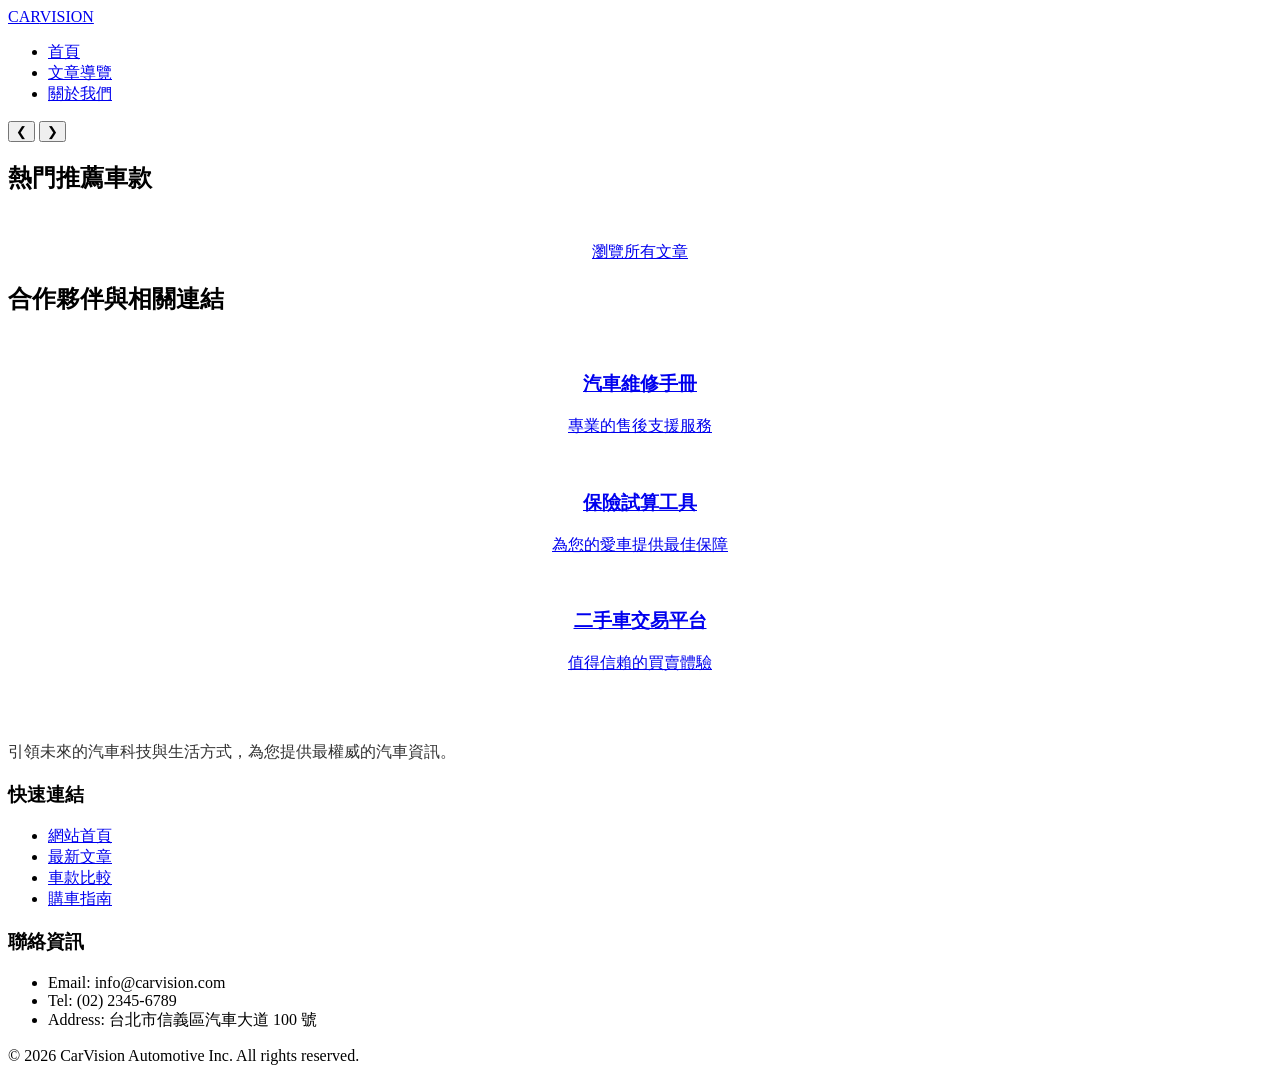
==== index.html @ 8b9741a5 "FirstCommit" ====
<!DOCTYPE html>
<html lang="zh-Hant">
<head>
    <meta charset="UTF-8">
    <meta name="viewport" content="width=device-width, initial-scale=1.0">
    <title>CarVision | 專業汽車介紹網站</title>
    <link rel="stylesheet" href="css/style.css">
    <script src="https://code.jquery.com/jquery-3.7.1.min.js"></script>
</head>
<body>
    <header>
        <div class="container">
            <nav>
                <a href="index.html" class="logo">CAR<span>VISION</span></a>
                <ul class="nav-links">
                    <li><a href="index.html">首頁</a></li>
                    <li><a href="articles.html">文章導覽</a></li>
                    <li><a href="#">關於我們</a></li>
                </ul>
            </nav>
        </div>
    </header>

    <main>
        <!-- Hero Banner / Carousel -->
        <section class="hero">
            <div class="carousel" id="heroCarousel">
                <!-- Slides will be injected by JS -->
            </div>
            <button class="btn-prev" id="prevBtn">&#10094;</button>
            <button class="btn-next" id="nextBtn">&#10095;</button>
        </section>

        <!-- Featured Articles -->
        <section class="container">
            <h2 class="section-title">熱門推薦車款</h2>
            <div class="article-grid" id="featuredArticles">
                <!-- Cards will be injected by JS -->
            </div>
            <div style="text-align: center; margin-top: 3rem;">
                <a href="articles.html" class="btn">瀏覽所有文章</a>
            </div>
        </section>

        <!-- Related Links -->
        <section style="background-color: var(--light-gray);">
            <div class="container">
                <h2 class="section-title">合作夥伴與相關連結</h2>
                <div class="article-grid">
                    <a href="#" class="card" style="padding: 2rem; text-align: center; align-items: center;">
                        <h3>汽車維修手冊</h3>
                        <p>專業的售後支援服務</p>
                    </a>
                    <a href="#" class="card" style="padding: 2rem; text-align: center; align-items: center;">
                        <h3>保險試算工具</h3>
                        <p>為您的愛車提供最佳保障</p>
                    </a>
                    <a href="#" class="card" style="padding: 2rem; text-align: center; align-items: center;">
                        <h3>二手車交易平台</h3>
                        <p>值得信賴的買賣體驗</p>
                    </a>
                </div>
            </div>
        </section>
    </main>

    <footer>
        <div class="container">
            <div class="footer-content">
                <div class="footer-section">
                    <a href="index.html" class="logo" style="color: white;">CAR<span>VISION</span></a>
                    <p style="margin-top: 1rem; opacity: 0.8;">引領未來的汽車科技與生活方式，為您提供最權威的汽車資訊。</p>
                </div>
                <div class="footer-section">
                    <h3>快速連結</h3>
                    <ul class="footer-links">
                        <li><a href="index.html">網站首頁</a></li>
                        <li><a href="articles.html">最新文章</a></li>
                        <li><a href="#">車款比較</a></li>
                        <li><a href="#">購車指南</a></li>
                    </ul>
                </div>
                <div class="footer-section">
                    <h3>聯絡資訊</h3>
                    <ul class="footer-links">
                        <li>Email: info@carvision.com</li>
                        <li>Tel: (02) 2345-6789</li>
                        <li>Address: 台北市信義區汽車大道 100 號</li>
                    </ul>
                </div>
            </div>
            <div class="footer-bottom">
                <p>&copy; 2026 CarVision Automotive Inc. All rights reserved.</p>
            </div>
        </div>
    </footer>

    <script src="js/data.js"></script>
    <script src="js/main.js"></script>
</body>
</html>
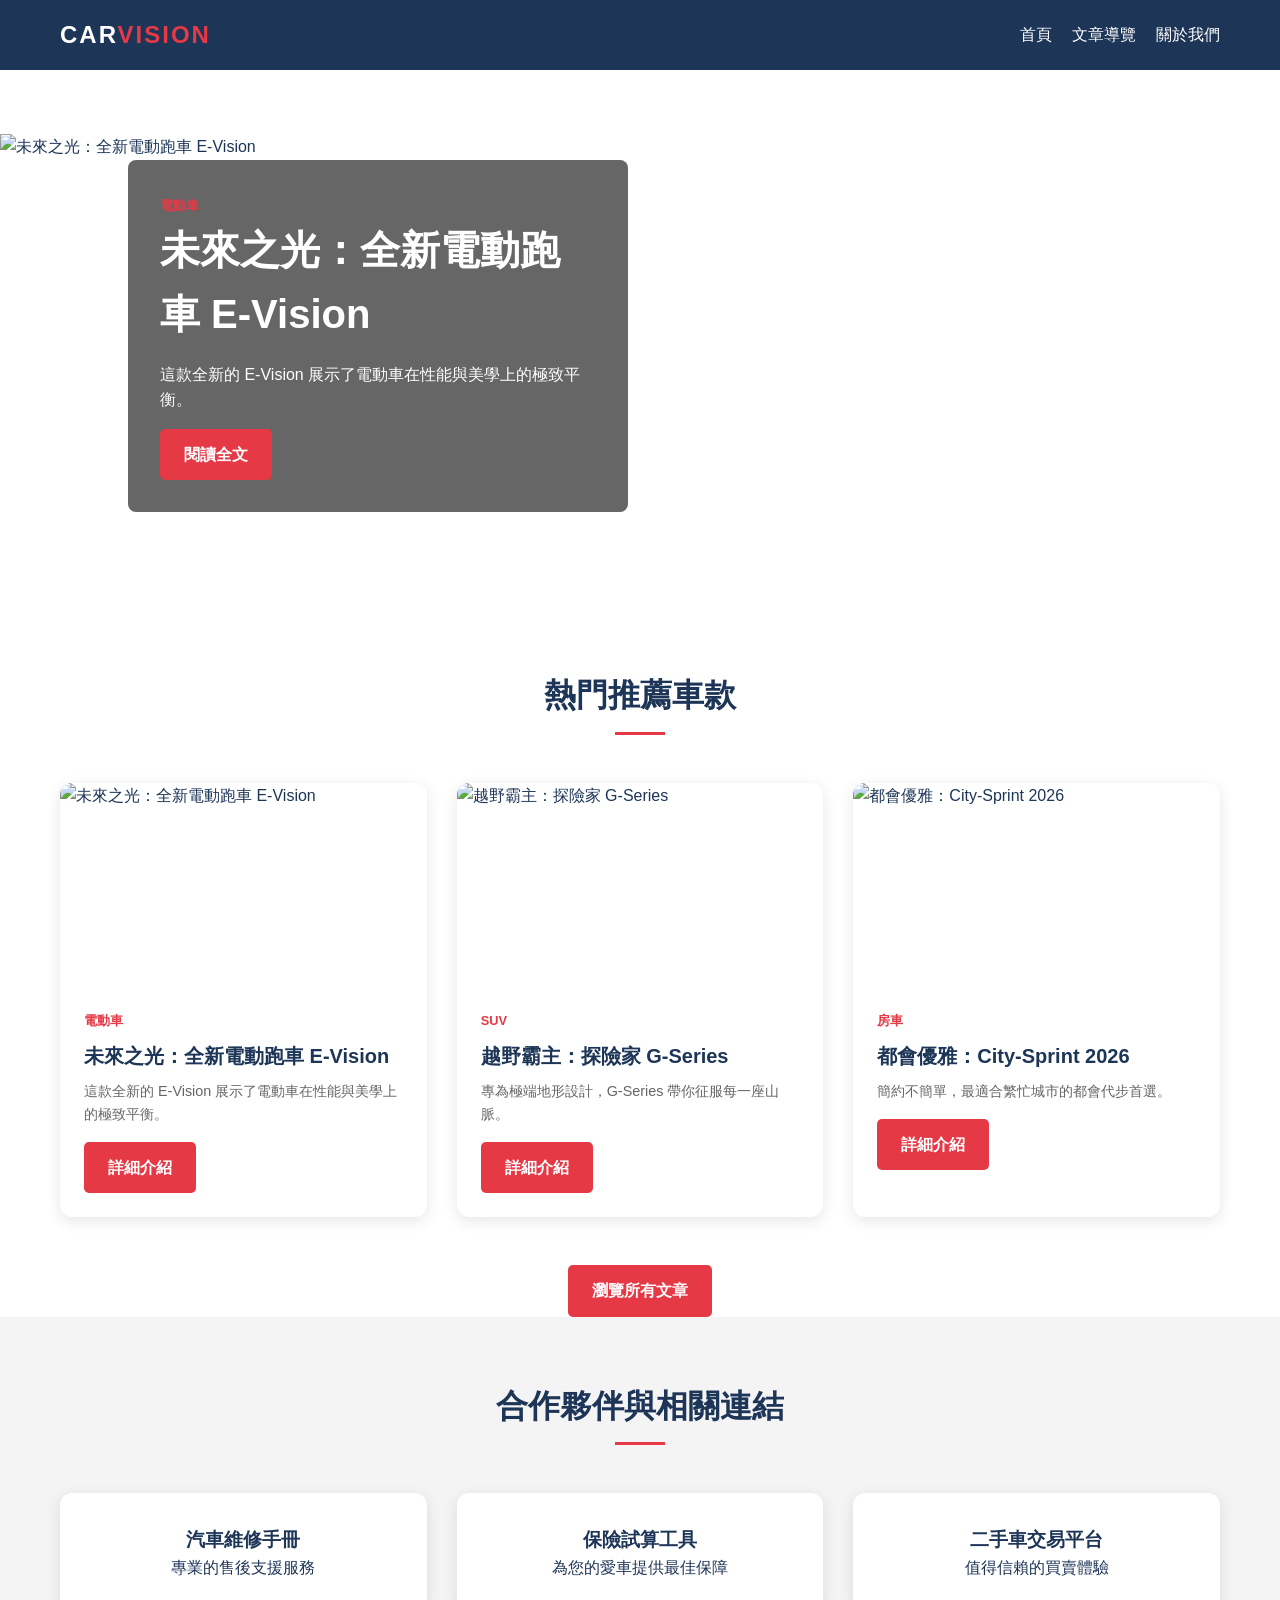
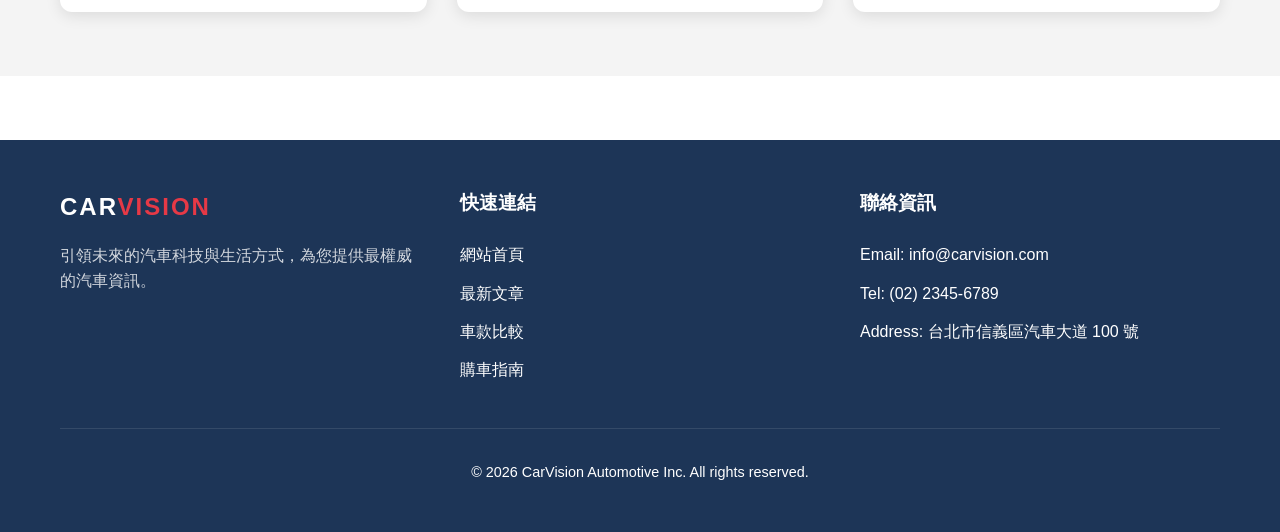
==== commit d54b6a77: "add adobe launch code" ====
--- a/index.html
+++ b/index.html
@@ -4,17 +4,18 @@
     <meta charset="UTF-8">
     <meta name="viewport" content="width=device-width, initial-scale=1.0">
     <title>CarVision | 專業汽車介紹網站</title>
-    <link rel="stylesheet" href="css/style.css">
+    <link rel="stylesheet" href="./css/style.css">
     <script src="https://code.jquery.com/jquery-3.7.1.min.js"></script>
+    <script src="https://assets.adobedtm.com/ea42f9ac8168/5e107ddb675e/launch-08a6d5e21f68.min.js" async></script>
 </head>
 <body>
     <header>
         <div class="container">
             <nav>
-                <a href="index.html" class="logo">CAR<span>VISION</span></a>
+                <a href="./index.html" class="logo">CAR<span>VISION</span></a>
                 <ul class="nav-links">
-                    <li><a href="index.html">首頁</a></li>
-                    <li><a href="articles.html">文章導覽</a></li>
+                    <li><a href="./index.html">首頁</a></li>
+                    <li><a href="./articles.html">文章導覽</a></li>
                     <li><a href="#">關於我們</a></li>
                 </ul>
             </nav>
@@ -38,7 +39,7 @@
                 <!-- Cards will be injected by JS -->
             </div>
             <div style="text-align: center; margin-top: 3rem;">
-                <a href="articles.html" class="btn">瀏覽所有文章</a>
+                <a href="./articles.html" class="btn">瀏覽所有文章</a>
             </div>
         </section>
 
@@ -68,14 +69,14 @@
         <div class="container">
             <div class="footer-content">
                 <div class="footer-section">
-                    <a href="index.html" class="logo" style="color: white;">CAR<span>VISION</span></a>
+                    <a href="./index.html" class="logo" style="color: white;">CAR<span>VISION</span></a>
                     <p style="margin-top: 1rem; opacity: 0.8;">引領未來的汽車科技與生活方式，為您提供最權威的汽車資訊。</p>
                 </div>
                 <div class="footer-section">
                     <h3>快速連結</h3>
                     <ul class="footer-links">
-                        <li><a href="index.html">網站首頁</a></li>
-                        <li><a href="articles.html">最新文章</a></li>
+                        <li><a href="./index.html">網站首頁</a></li>
+                        <li><a href="./articles.html">最新文章</a></li>
                         <li><a href="#">車款比較</a></li>
                         <li><a href="#">購車指南</a></li>
                     </ul>
@@ -95,7 +96,7 @@
         </div>
     </footer>
 
-    <script src="js/data.js"></script>
-    <script src="js/main.js"></script>
+    <script src="./js/data.js"></script>
+    <script src="./js/main.js"></script>
 </body>
 </html>
--- a/css/style.css
+++ b/css/style.css
@@ -0,0 +1,313 @@
+:root {
+    --primary-color: #e63946;
+    --secondary-color: #1d3557;
+    --accent-color: #a8dadc;
+    --bg-color: #f1faee;
+    --text-color: #1d3557;
+    --dark-bg: #121212;
+    --light-gray: #f4f4f4;
+    --white: #ffffff;
+    --card-shadow: 0 4px 15px rgba(0, 0, 0, 0.1);
+    --transition: all 0.3s ease;
+}
+
+* {
+    margin: 0;
+    padding: 0;
+    box-sizing: border-box;
+}
+
+body {
+    font-family: 'Segoe UI', Roboto, Helvetica, Arial, sans-serif;
+    line-height: 1.6;
+    background-color: var(--white);
+    color: var(--text-color);
+}
+
+a {
+    text-decoration: none;
+    color: inherit;
+}
+
+ul {
+    list-style: none;
+}
+
+.container {
+    max-width: 1200px;
+    margin: 0 auto;
+    padding: 0 20px;
+}
+
+/* Header & Nav */
+header {
+    background-color: var(--secondary-color);
+    color: var(--white);
+    padding: 1rem 0;
+    position: sticky;
+    top: 0;
+    z-index: 1000;
+}
+
+nav {
+    display: flex;
+    justify-content: space-between;
+    align-items: center;
+}
+
+.logo {
+    font-size: 1.5rem;
+    font-weight: bold;
+    text-transform: uppercase;
+    letter-spacing: 2px;
+}
+
+.logo span {
+    color: var(--primary-color);
+}
+
+.nav-links {
+    display: flex;
+    gap: 20px;
+}
+
+.nav-links a:hover {
+    color: var(--primary-color);
+}
+
+/* Hero Banner (Carousel) */
+.hero {
+    position: relative;
+    height: 600px;
+    overflow: hidden;
+}
+
+.carousel {
+    display: flex;
+    height: 100%;
+    transition: transform 0.5s ease-in-out;
+}
+
+.carousel-item {
+    min-width: 100%;
+    position: relative;
+}
+
+.carousel-item img {
+    width: 100%;
+    height: 100%;
+    object-fit: cover;
+}
+
+.carousel-caption {
+    position: absolute;
+    bottom: 20%;
+    left: 10%;
+    color: var(--white);
+    background: rgba(0, 0, 0, 0.6);
+    padding: 2rem;
+    border-radius: 8px;
+    max-width: 500px;
+}
+
+.carousel-caption h2 {
+    font-size: 2.5rem;
+    margin-bottom: 1rem;
+}
+
+.btn-prev, .btn-next {
+    position: absolute;
+    top: 50%;
+    transform: translateY(-50%);
+    background: rgba(255, 255, 255, 0.3);
+    border: none;
+    color: white;
+    padding: 1rem;
+    cursor: pointer;
+    font-size: 1.5rem;
+    border-radius: 50%;
+    transition: var(--transition);
+}
+
+.btn-prev:hover, .btn-next:hover {
+    background: var(--primary-color);
+}
+
+.btn-prev { left: 20px; }
+.btn-next { right: 20px; }
+
+/* Sections */
+section {
+    padding: 4rem 0;
+}
+
+.section-title {
+    text-align: center;
+    margin-bottom: 3rem;
+    font-size: 2rem;
+    position: relative;
+}
+
+.section-title::after {
+    content: '';
+    display: block;
+    width: 50px;
+    height: 3px;
+    background: var(--primary-color);
+    margin: 10px auto;
+}
+
+/* Article Cards */
+.article-grid {
+    display: grid;
+    grid-template-columns: repeat(auto-fill, minmax(300px, 1fr));
+    gap: 30px;
+}
+
+.card {
+    background: var(--white);
+    border-radius: 12px;
+    overflow: hidden;
+    box-shadow: var(--card-shadow);
+    transition: var(--transition);
+    display: flex;
+    flex-direction: column;
+}
+
+.card:hover {
+    transform: translateY(-10px);
+}
+
+.card-img {
+    height: 200px;
+    overflow: hidden;
+}
+
+.card-img img {
+    width: 100%;
+    height: 100%;
+    object-fit: cover;
+    transition: var(--transition);
+}
+
+.card:hover .card-img img {
+    transform: scale(1.1);
+}
+
+.card-content {
+    padding: 1.5rem;
+    flex-grow: 1;
+}
+
+.card-category {
+    font-size: 0.8rem;
+    color: var(--primary-color);
+    text-transform: uppercase;
+    font-weight: bold;
+}
+
+.card-title {
+    font-size: 1.25rem;
+    margin: 0.5rem 0;
+}
+
+.card-summary {
+    font-size: 0.9rem;
+    color: #666;
+    margin-bottom: 1rem;
+}
+
+.btn {
+    display: inline-block;
+    padding: 0.8rem 1.5rem;
+    background: var(--primary-color);
+    color: var(--white);
+    border-radius: 5px;
+    font-weight: bold;
+    transition: var(--transition);
+}
+
+.btn:hover {
+    background: var(--secondary-color);
+}
+
+/* Footer */
+footer {
+    background: var(--secondary-color);
+    color: var(--white);
+    padding: 3rem 0;
+    margin-top: 4rem;
+}
+
+.footer-content {
+    display: grid;
+    grid-template-columns: repeat(auto-fit, minmax(200px, 1fr));
+    gap: 40px;
+}
+
+.footer-section h3 {
+    margin-bottom: 1.5rem;
+}
+
+.footer-links li {
+    margin-bottom: 0.8rem;
+}
+
+.footer-bottom {
+    text-align: center;
+    padding-top: 2rem;
+    border-top: 1px solid rgba(255, 255, 255, 0.1);
+    margin-top: 2rem;
+    font-size: 0.9rem;
+}
+
+/* Detail Page */
+.detail-hero {
+    width: 100%;
+    height: 500px;
+    object-fit: cover;
+}
+
+.detail-header {
+    margin: 2rem 0;
+}
+
+.specs-grid {
+    display: grid;
+    grid-template-columns: repeat(3, 1fr);
+    gap: 20px;
+    background: var(--light-gray);
+    padding: 2rem;
+    border-radius: 8px;
+    margin: 2rem 0;
+}
+
+.spec-item {
+    text-align: center;
+}
+
+.spec-label {
+    display: block;
+    font-size: 0.8rem;
+    color: #666;
+    text-transform: uppercase;
+}
+
+.spec-value {
+    font-size: 1.2rem;
+    font-weight: bold;
+    color: var(--primary-color);
+}
+
+.detail-content {
+    font-size: 1.1rem;
+    line-height: 1.8;
+}
+
+/* Responsive */
+@media (max-width: 768px) {
+    .hero { height: 400px; }
+    .carousel-caption h2 { font-size: 1.5rem; }
+    .specs-grid { grid-template-columns: 1fr; }
+    .nav-links { display: none; } /* Simplified for prototype */
+}
